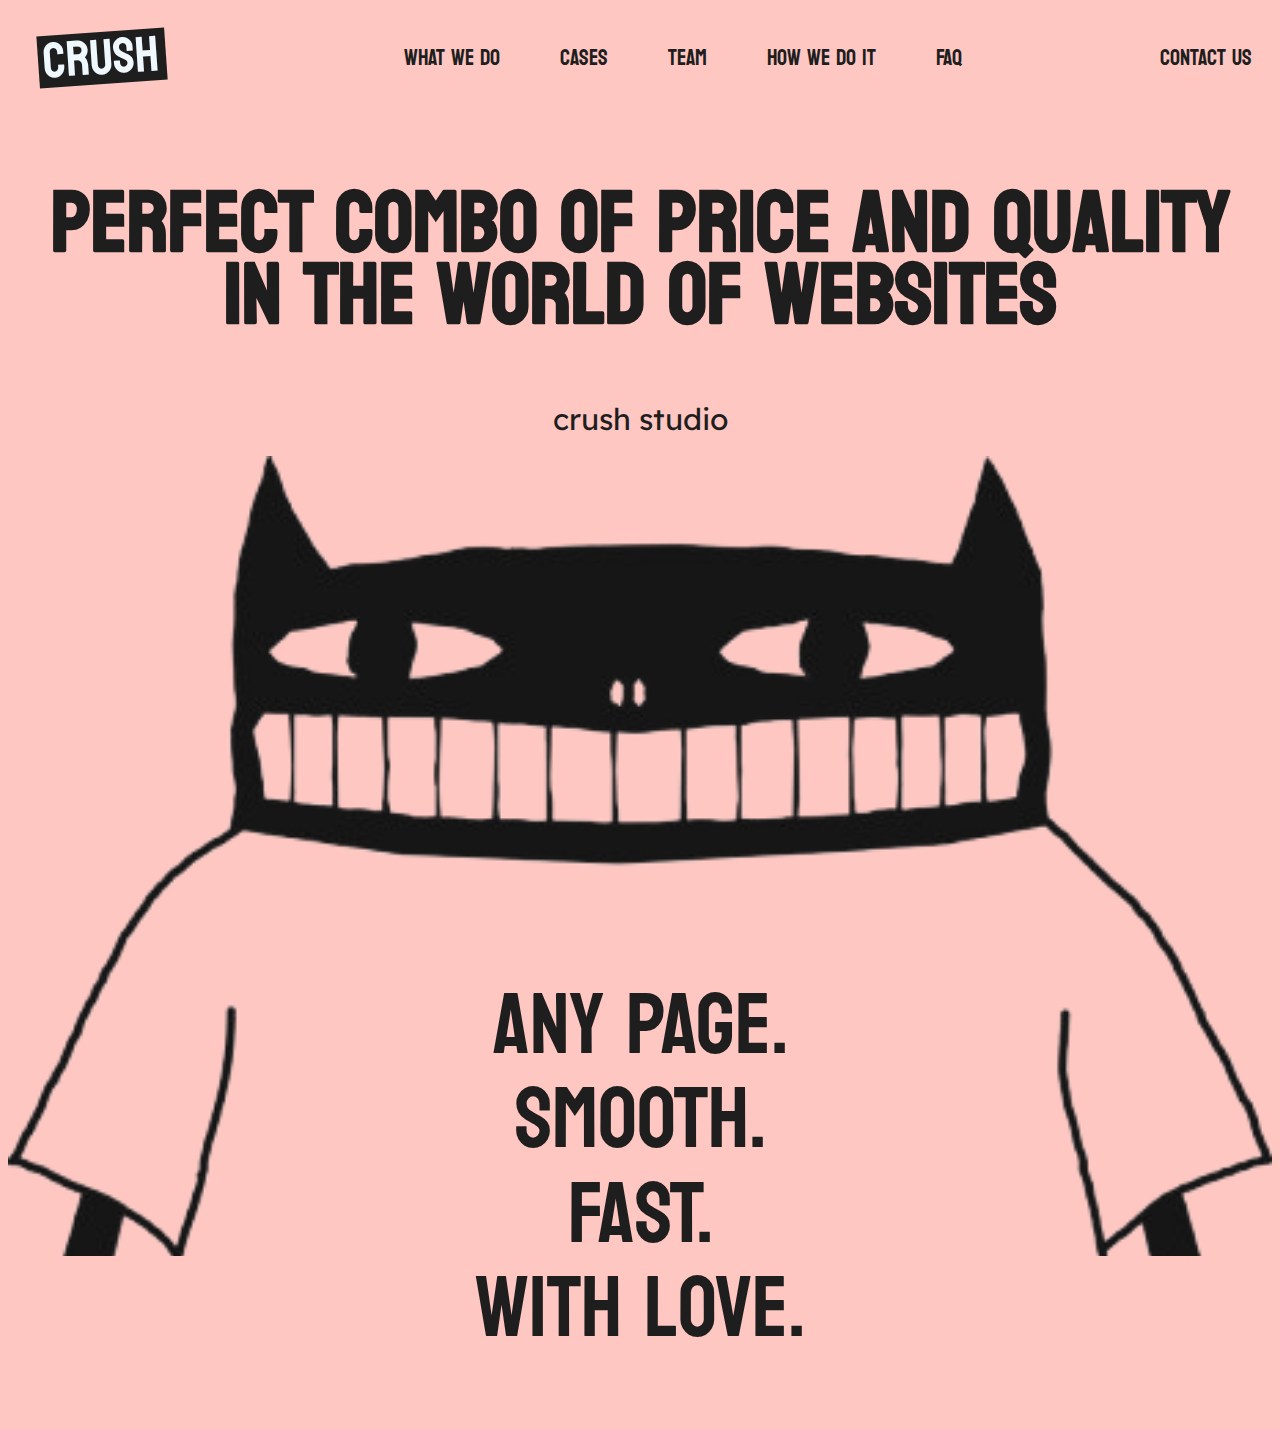
==== index.html @ 5a0241e6 "push" ====
<!DOCTYPE html>
<html lang="en">
<head>
    <meta charset="UTF-8">
    <meta name="viewport" content="width=device-width, initial-scale=1.0">
    <title>CRUSH!</title>
    <link rel="preconnect" href="https://fonts.googleapis.com">
<link rel="preconnect" href="https://fonts.gstatic.com" crossorigin>
<link href="https://fonts.googleapis.com/css2?family=Bahiana&display=swap" rel="stylesheet">
<link rel="preconnect" href="https://fonts.googleapis.com">
<link rel="preconnect" href="https://fonts.gstatic.com" crossorigin>
<link href="https://fonts.googleapis.com/css2?family=Bahiana&family=Koulen&display=swap" rel="stylesheet">
<link rel="preconnect" href="https://fonts.googleapis.com">
<link rel="preconnect" href="https://fonts.gstatic.com" crossorigin>
<link href="https://fonts.googleapis.com/css2?family=Lexend+Deca:wght@100..900&display=swap" rel="stylesheet">
<link rel="preconnect" href="https://fonts.googleapis.com">
<link rel="preconnect" href="https://fonts.gstatic.com" crossorigin>
<link href="https://fonts.googleapis.com/css2?family=Readex+Pro:wght@160..700&display=swap" rel="stylesheet">
<link rel="stylesheet" href="./style.css">
</head>
<body>
    
    <header class="header">
        <div class="header-wrap">
            <div class="header-swrap">
                <p class="header-title">CRUSH</p>
            </div>
            <ul class="header-list">
                <li class="header-list-item"><a href=""></a>WHAT WE DO</li>
                <li class="header-list-item"><a href=""></a>CASES</li>
                <li  class="header-list-item"><a href=""></a>TEAM</li>
                <li class="header-list-item"><a href=""></a>HOW WE DO IT</li>
                <li class="header-list-item"><a href=""></a>FAQ</li>
            </ul>
            <div class="header-contact">CONTACT US</div>
        </div>
    </header>
    
    <section class="landing">
        <div class="landing2">
        <div class="landing-main-wrap">
            <div class="landing-header-wrap">
          <h1 class="landing-main-header">perfect combo of price and quality</h1>
          <h1 class="landing-main-header">in the world of websites</h1>
        </div>
          <p class="landing-main-para">crush studio</p>
       </div>
    </div>

    <div class="cat">
        <div class="cat-ad">
        <p>ANY PAGE.</p>
        <p>SMOOTH.</p>
        <p>FAST.</p>
        <p>WITH LOVE.</p>
    </div>
    </div>
    </section>
    
    <section class="cases">
        <ul>
            <li>
                <img src="" alt="">
                <h1></h1>
                <p></p>
            </li>
            <li>
                <img src="" alt="">
                <h1></h1>
                <p></p>
            </li>
            <li>
                <img src="" alt="">
                <h1></h1>
                <p></p>
            </li>
            <li>
                <img src="" alt="">
                <h1></h1>
                <p></p>
            </li>
        </ul>
    </section>
    
    <footer></footer>
</body>
</html>
---- style.css ----
*{
    list-style: none;
}

html{
    background-color: #FFC7C2;
}

.header{
    margin-bottom: 80px;
}
    
.header-wrap{
    display: flex;
    justify-content: space-between;
max-height: 100px;
align-items: center;
padding-left: 0px;
padding-right: 20px;
line-height: 30%;
}

.header-title{
    font-family: Koulen;
    color: aliceblue;
    background-color: rgb(31, 30, 30);
    font-size: 50px;
    margin-top: 50px;
    margin-left: 30px;
    line-height: 99%;
    padding: 2px 7px 0px 5px;
    transform: rotate(-4deg);
}

.header-list{
    display: flex;
    justify-content: center;
    gap: 60px;
}

.header-list-item{
    font-family: Koulen;
    color: rgb(31, 30, 30);
    font-size: 22px;
}

.header-contact{
    font-family: Koulen;
    color: rgb(31, 30, 30);
    font-size: 22px;
}


.landing-main-header{
    font-family: Koulen;
    color: rgb(31, 30, 30);
    font-size: 60px;
}

.landing2{
    display: flex;
    justify-content: center;
}

.landing-main-wrap{
display: flex;
flex-direction: column;
}

.landing-header-wrap{
max-width:100%;
text-align: center;
}

/* change font size! */
.landing-main-header{
    font-family: Koulen;
    font-size: 86px;
    color: rgb(31, 30, 30);
    margin: 1px;
padding: 1px;
line-height: 80%;
}


.landing-main-para{
    font-family: Readex Pro;
    font-size: 30px;
    color: rgb(31, 30, 30);
 text-align: center;
 margin-top: 80px;
 line-height: 40%;
 padding-bottom: 1px;
    
font-weight: 800px;
}

.cat{
    background-image: url(./img/081CF1B1-7758-4CD1-AAA8-4482C2B745C4-removebg-preview.png);
    background-repeat: no-repeat;
    background-size: cover;
    width: 100%;
    height: 800px;
}

.cat-ad{
    font-family: Koulen;
    font-size: 86px;
    color: rgb(31, 30, 30);
line-height: 10%;
padding-top: 480px;
text-align: center;
}
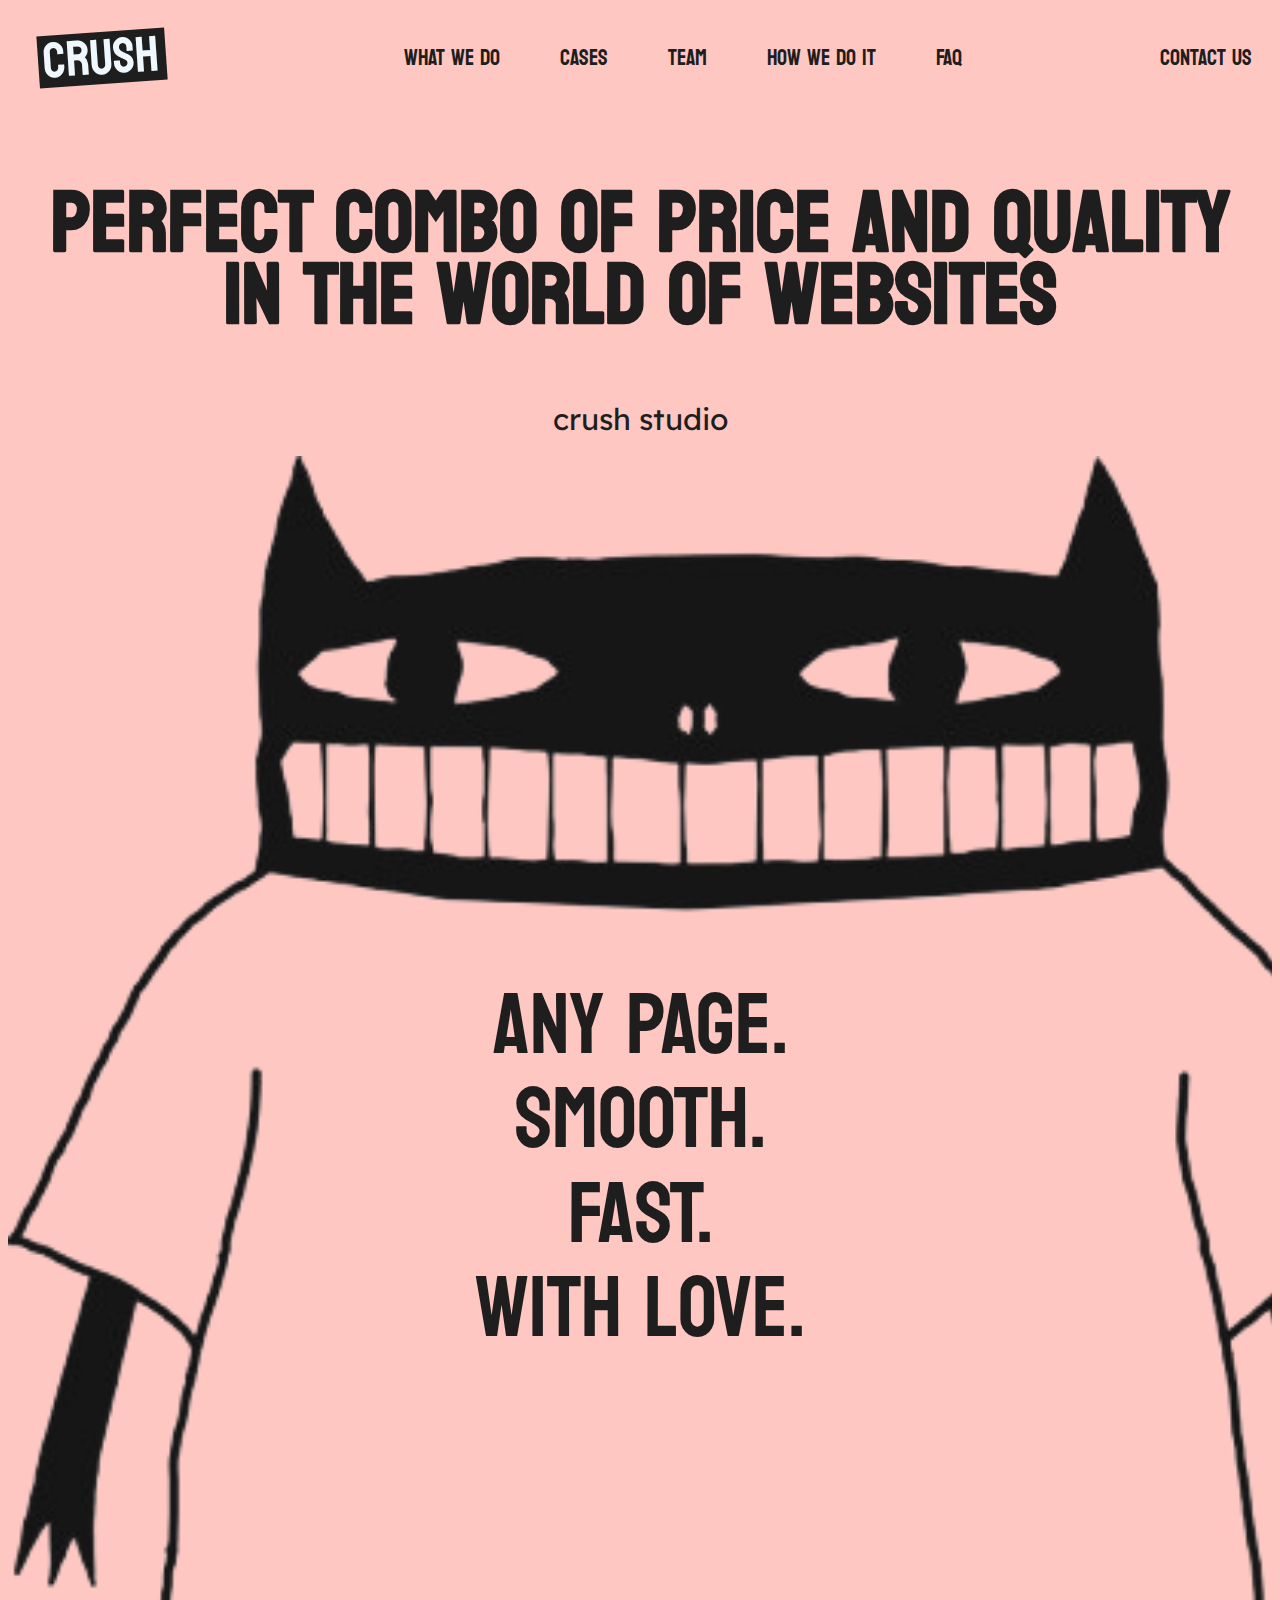
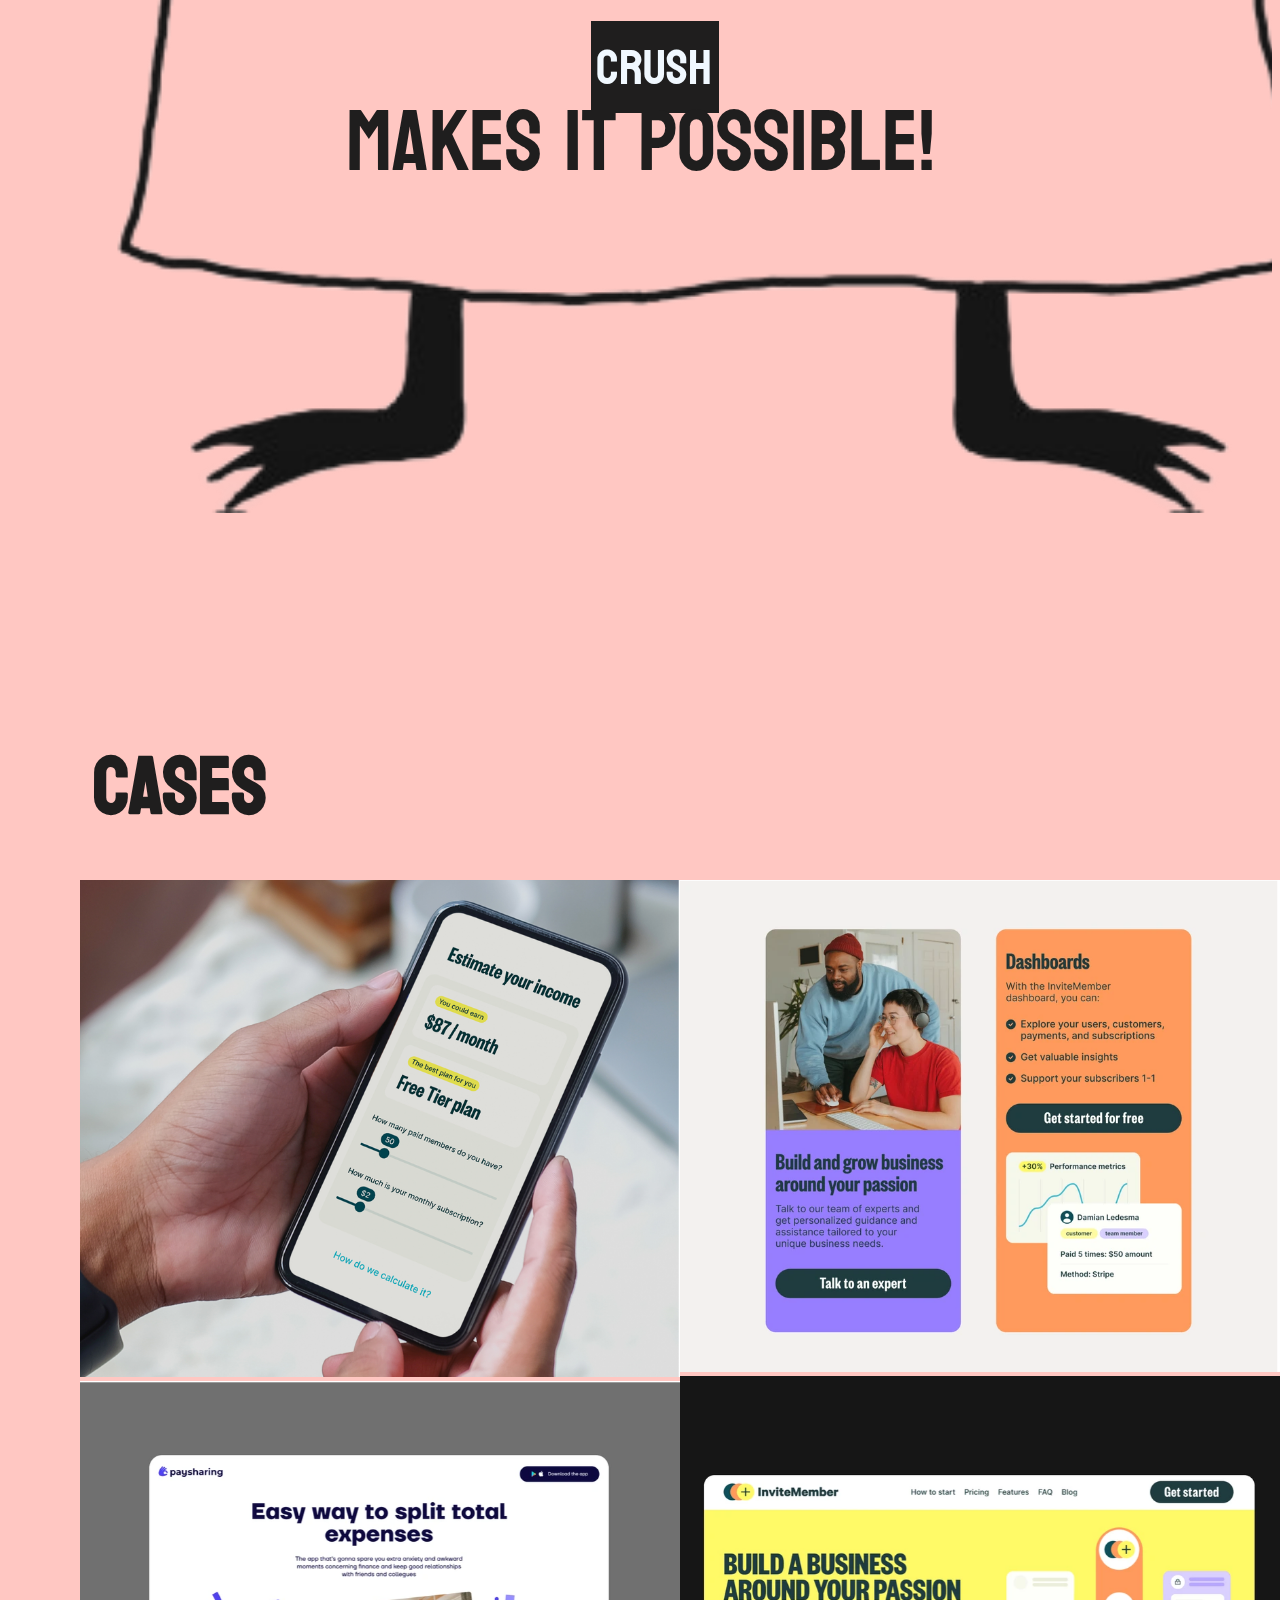
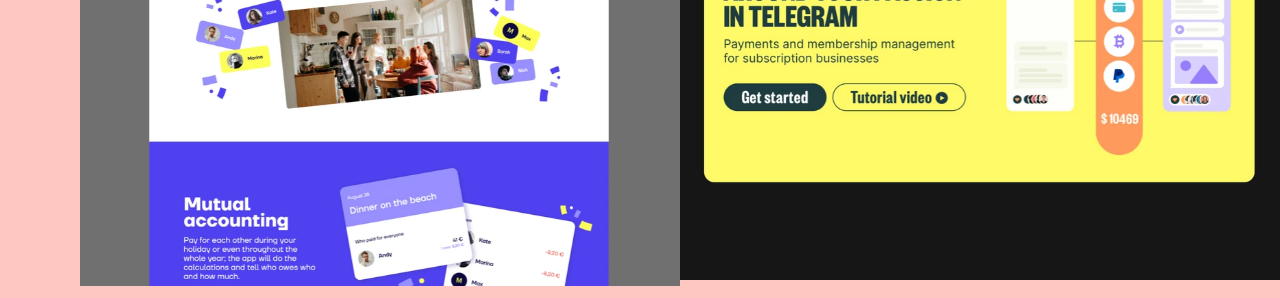
==== commit caa66f3b: "push" ====
--- a/index.html
+++ b/index.html
@@ -26,11 +26,11 @@
                 <p class="header-title">CRUSH</p>
             </div>
             <ul class="header-list">
-                <li class="header-list-item"><a href=""></a>WHAT WE DO</li>
-                <li class="header-list-item"><a href=""></a>CASES</li>
-                <li  class="header-list-item"><a href=""></a>TEAM</li>
-                <li class="header-list-item"><a href=""></a>HOW WE DO IT</li>
-                <li class="header-list-item"><a href=""></a>FAQ</li>
+                <li class="header-list-item"><a href="#cat"></a>WHAT WE DO</li>
+                <li class="header-list-item"><a href="#cases"></a>CASES</li>
+                <li  class="header-list-item"><a href="./team.html"></a>TEAM</li>
+                <li class="header-list-item"><a href="./technique.html"></a>HOW WE DO IT</li>
+                <li class="header-list-item"><a href="./faq.html"></a>FAQ</li>
             </ul>
             <div class="header-contact">CONTACT US</div>
         </div>
@@ -47,39 +47,29 @@
        </div>
     </div>
 
-    <div class="cat">
+    <div class="cat" id="cat">
         <div class="cat-ad">
         <p>ANY PAGE.</p>
         <p>SMOOTH.</p>
         <p>FAST.</p>
         <p>WITH LOVE.</p>
     </div>
+    <p class="cat-last"><span class="cat-last-green">CRUSH</span><br>MAKES IT POSSIBLE!</p>
     </div>
     </section>
     
-    <section class="cases">
-        <ul>
-            <li>
-                <img src="" alt="">
-                <h1></h1>
-                <p></p>
-            </li>
-            <li>
-                <img src="" alt="">
-                <h1></h1>
-                <p></p>
-            </li>
-            <li>
-                <img src="" alt="">
-                <h1></h1>
-                <p></p>
-            </li>
-            <li>
-                <img src="" alt="">
-                <h1></h1>
-                <p></p>
-            </li>
-        </ul>
+    <section class="cases" id="cases">
+        <h1 class="cases-header">CASES</h1>
+        <div class="cases-columns">
+       <div class="cases-column-one">
+          <img src="./img/A1F96965-39CD-4161-B5EF-C9F6834E8306.png" alt="" class="cases-item">
+          <img src="./img/83657D91-EA3F-49E2-A27B-AFB950F48301.png" alt="" class="cases-item">
+        </div>
+        <div class="cases-column-two">
+           <img src="./img/D896B2DF-392E-47A5-9034-08394A8EB150.png" alt="" class="cases-item">
+           <img src="./img/998DF742-0675-437E-A69A-F73B5386CD6F.png" alt="" class="cases-item">
+        </div>
+    </div>
     </section>
     
     <footer></footer>
--- a/style.css
+++ b/style.css
@@ -4,6 +4,7 @@
 
 html{
     background-color: #FFC7C2;
+    scroll-behavior: smooth;
 }
 
 .header{
@@ -30,6 +31,10 @@
     line-height: 99%;
     padding: 2px 7px 0px 5px;
     transform: rotate(-4deg);
+}
+
+.header-title:hover{
+    background-color: #69EC3B;
 }
 
 .header-list{
@@ -91,8 +96,7 @@
  margin-top: 80px;
  line-height: 40%;
  padding-bottom: 1px;
-    
-font-weight: 800px;
+    font-weight: 800px;
 }
 
 .cat{
@@ -101,6 +105,7 @@
     background-size: cover;
     width: 100%;
     height: 800px;
+    padding-bottom: 857px;
 }
 
 .cat-ad{
@@ -110,4 +115,50 @@
 line-height: 10%;
 padding-top: 480px;
 text-align: center;
-}+}
+
+.cat-last{
+    font-family: Koulen;
+    font-size: 86px;
+    color: rgb(31, 30, 30);
+    line-height: 100%;
+padding-top: 100px;
+text-align: center;
+    margin-top: 200px;
+}
+
+.cat-last-green{
+    font-family: Koulen;
+    color: aliceblue;
+    background-color: rgb(31, 30, 30);
+    font-size: 50px;
+    margin-top: 50px;
+    margin-left: 30px;
+    line-height: 10%;
+    margin-bottom: 20px;
+    padding: 2px 7px 0px 5px;
+}
+
+.cases-header{
+    font-family: Koulen;
+    color: aliceblue;
+    font-size: 80px;
+    margin-top: 200px;
+    margin-left: 80px;
+   color: rgb(31, 30, 30);
+    margin-bottom: 20px;
+    padding: 2px 7px 0px 5px;
+}
+
+.cases-item{
+    width: 600px;
+}
+
+.cases-columns{
+    display: flex;
+    justify-content: center;
+    margin-left: 80px;
+}
+
+
+
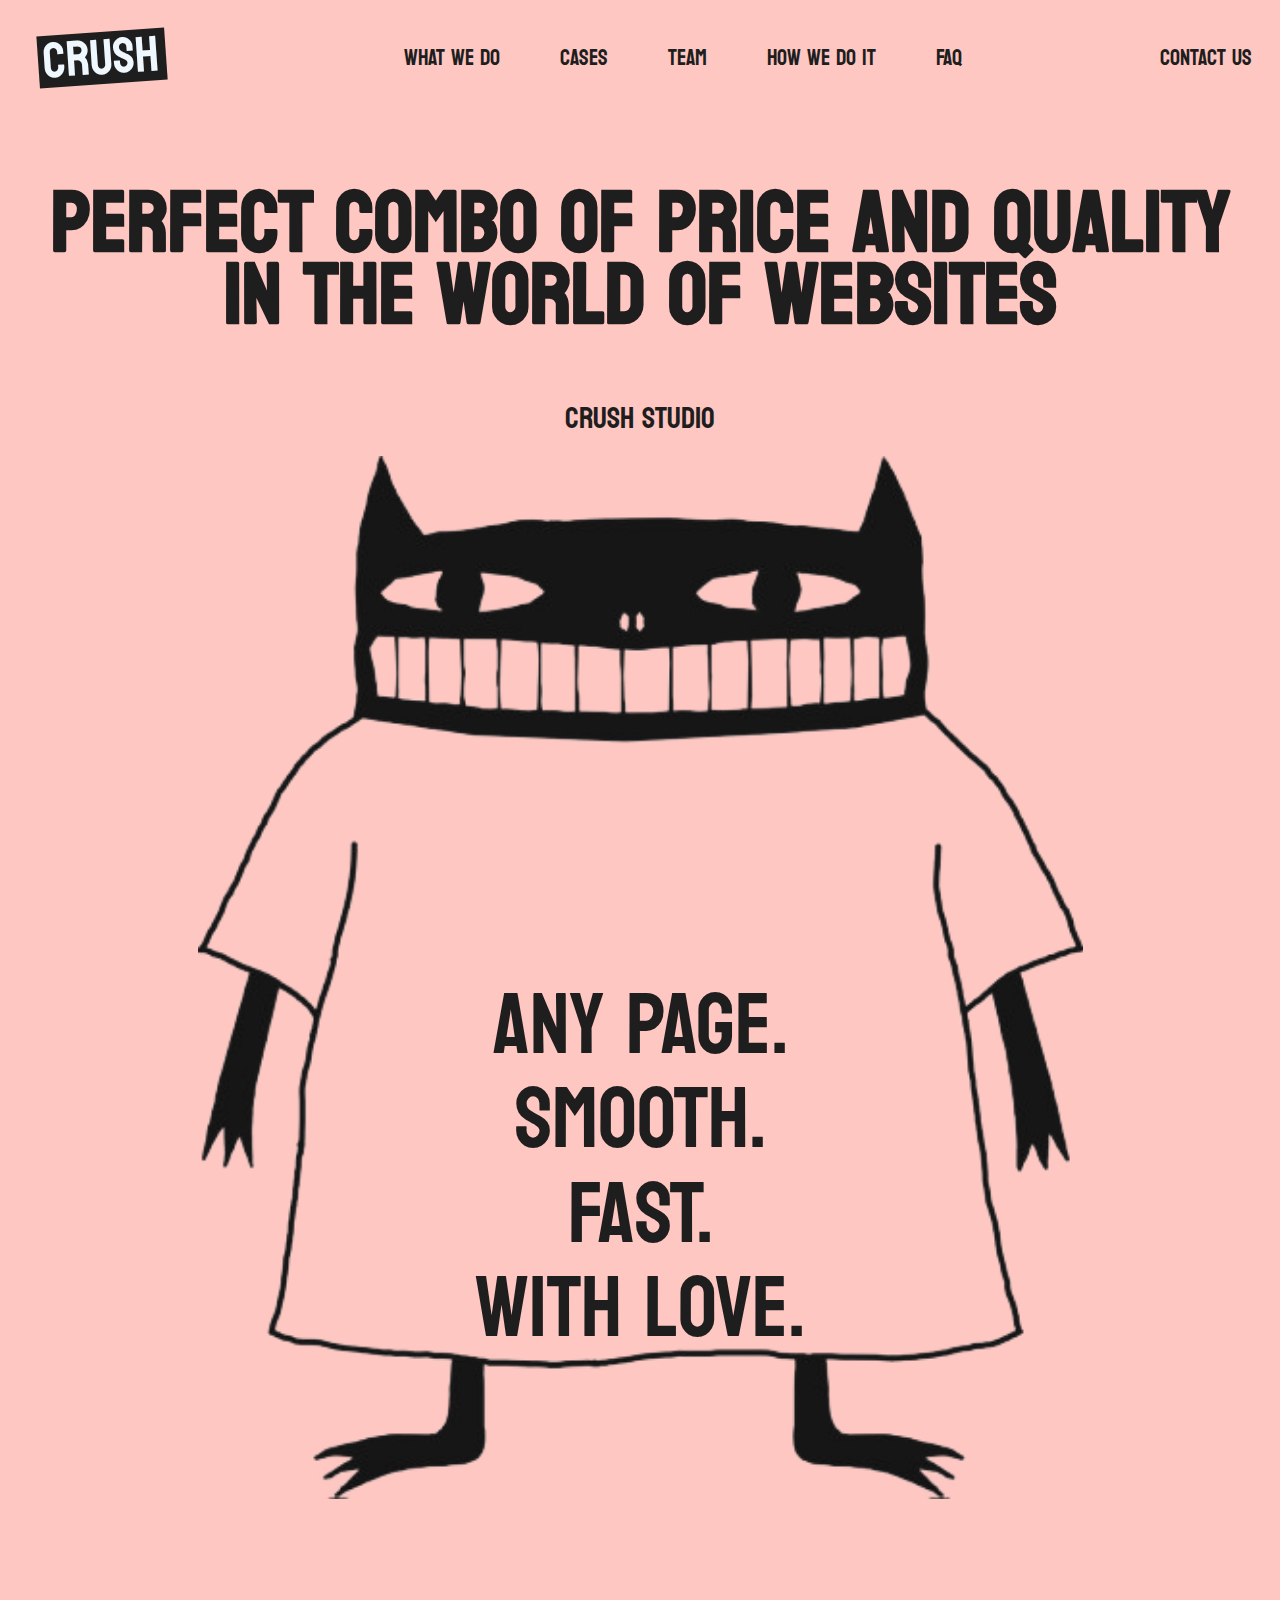
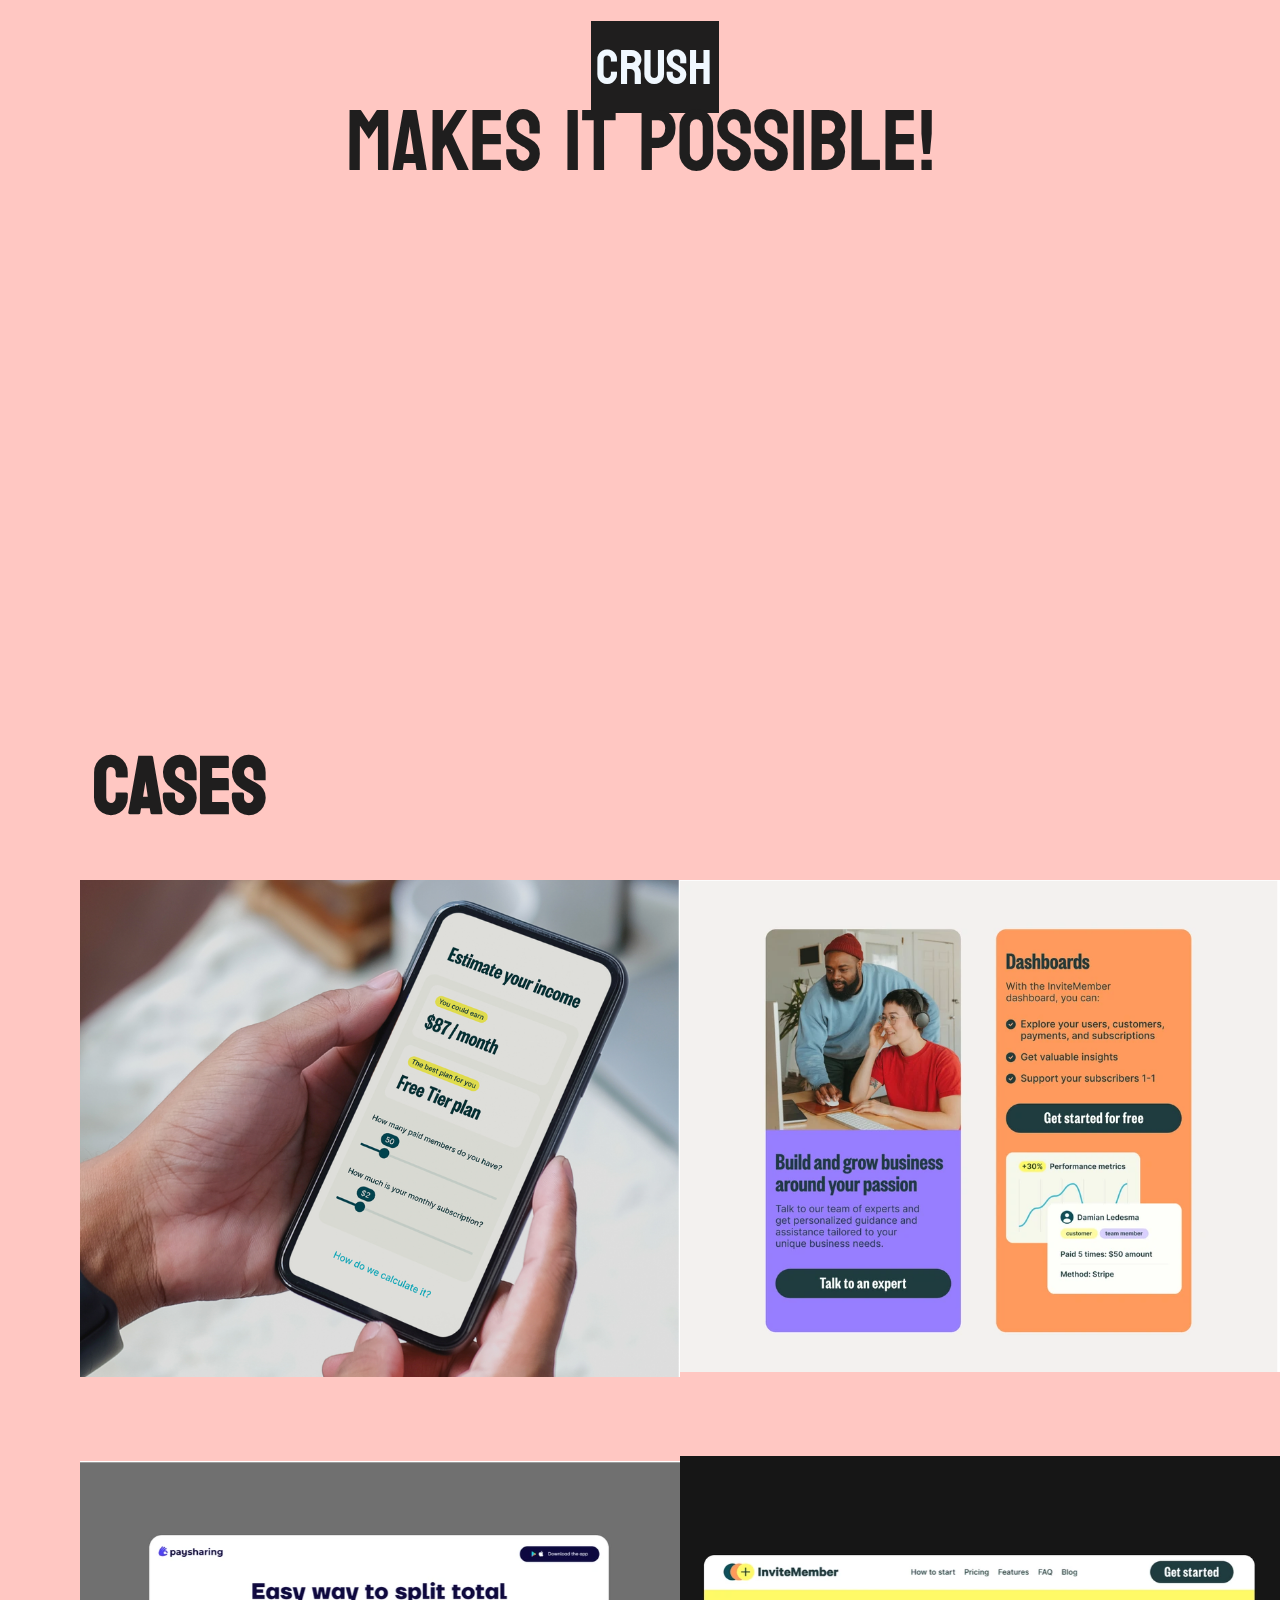
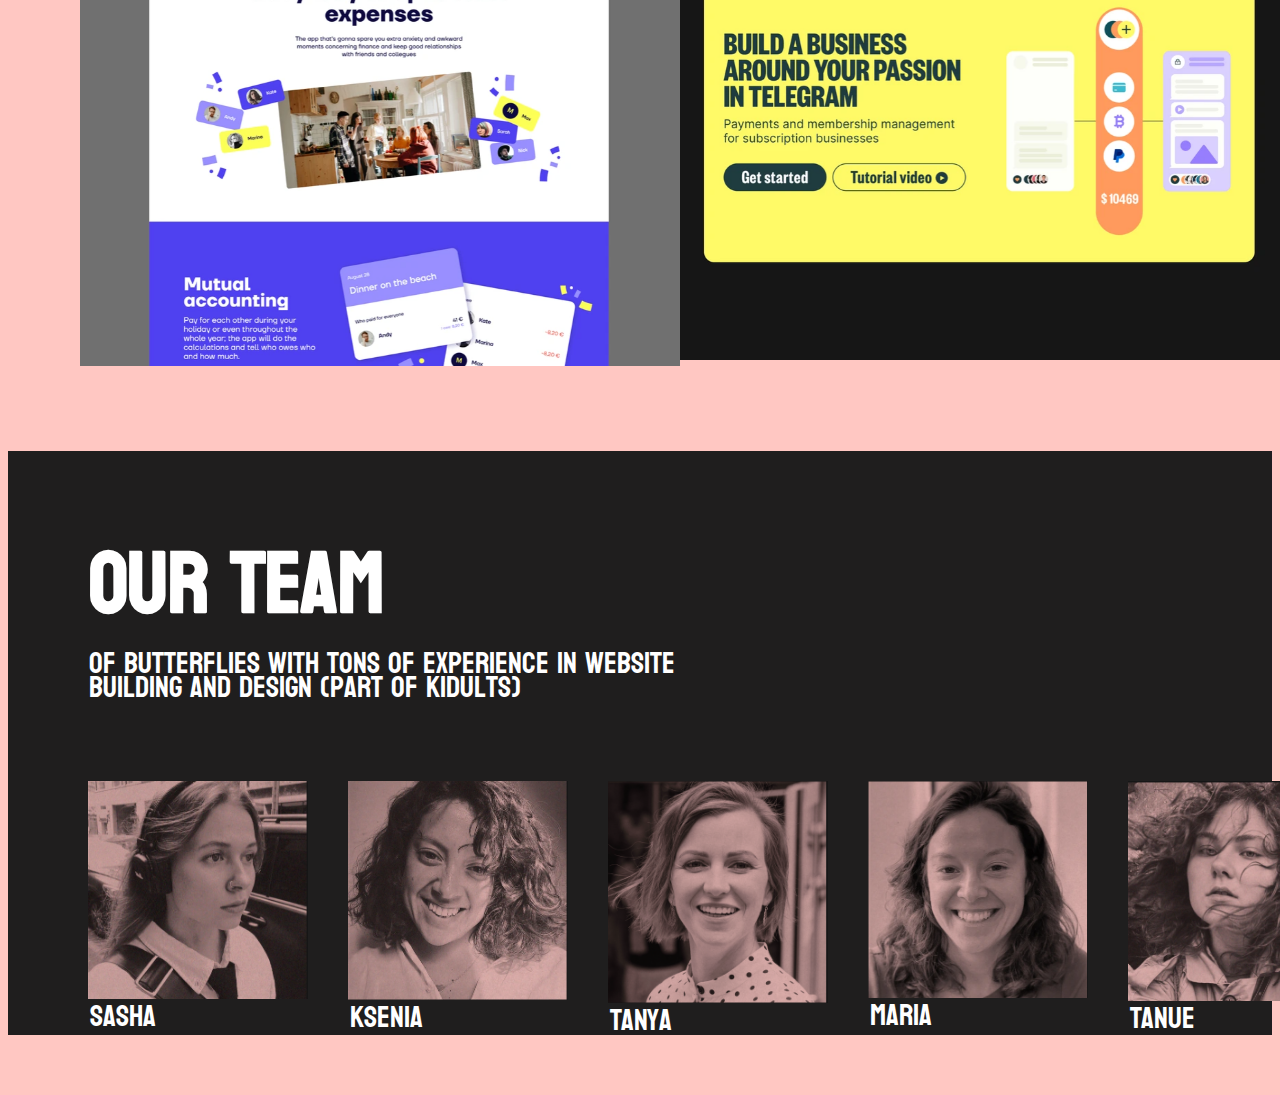
==== commit a65a1769: "push" ====
--- a/index.html
+++ b/index.html
@@ -17,6 +17,9 @@
 <link rel="preconnect" href="https://fonts.gstatic.com" crossorigin>
 <link href="https://fonts.googleapis.com/css2?family=Readex+Pro:wght@160..700&display=swap" rel="stylesheet">
 <link rel="stylesheet" href="./style.css">
+<link rel="stylesheet" href="./team.html">
+<link rel="stylesheet" href="./technique.html">
+<link rel="stylesheet" href="./faq.html">
 </head>
 <body>
     
@@ -71,6 +74,33 @@
         </div>
     </div>
     </section>
+
+    <section class="team">
+        <h1 class="team-header">OUR TEAM</h1>
+        <p class="team-para">of butterflies with tons of experience in website building and design (part of kidults)</p>
+        <ul class="team-list">
+            <li class="team-list-item">
+                <img src="./img/team/3C890950-0916-459E-AC13-DCFE60FC5358.png" alt="" class="team-list-img">
+                <p class="team-list-para">Sasha</p>
+            </li>
+            <li class="team-list-item">
+                <img src="./img/team/630CFCF9-1A27-4BF8-A925-8420B2B9D242.png" alt="" class="team-list-img">
+                <p class="team-list-para">Ksenia</p>
+            </li>
+            <li class="team-list-item">
+                <img src="./img/team/74CF51D6-41A4-4FA7-B874-173578E52107.png" alt="" class="team-list-img">
+                <p class="team-list-para">Tanya</p>
+            </li>
+            <li class="team-list-item">
+                <img src="./img/team/AD458F0A-619A-4272-ADD9-BE3FDD993C77.png" alt="" class="team-list-img">
+                <p class="team-list-para">Maria</p>
+            </li>
+            <li class="team-list-item">
+                <img src="./img/team/F0782E6C-B398-4E55-AA27-BBE5B19C5723.png" alt="" class="team-list-img">
+                <p class="team-list-para">Tanue</p>
+            </li>
+        </ul>
+    </section>
     
     <footer></footer>
 </body>
--- a/style.css
+++ b/style.css
@@ -89,7 +89,7 @@
 
 
 .landing-main-para{
-    font-family: Readex Pro;
+    font-family: Koulen;
     font-size: 30px;
     color: rgb(31, 30, 30);
  text-align: center;
@@ -102,7 +102,9 @@
 .cat{
     background-image: url(./img/081CF1B1-7758-4CD1-AAA8-4482C2B745C4-removebg-preview.png);
     background-repeat: no-repeat;
-    background-size: cover;
+    background-size: 70%;
+    background-position-x: center;
+    background-position-y: top;
     width: 100%;
     height: 800px;
     padding-bottom: 857px;
@@ -152,6 +154,7 @@
 
 .cases-item{
     width: 600px;
+    margin-bottom: 80px;
 }
 
 .cases-columns{
@@ -160,5 +163,54 @@
     margin-left: 80px;
 }
 
-
-
+.team{
+    background-color: rgb(31, 30, 30);
+    margin-bottom: 60px;
+}
+
+.team-header{
+    font-family: Koulen;
+    font-size: 86px;
+    color: white;
+    margin: 1px;
+padding: 1px;
+line-height: 80%;
+padding-top: 100px;
+padding-bottom: 30px;
+margin-left: 80px;
+}
+
+.team-para{
+    font-family: Koulen;
+    font-size: 30px;
+    color: white;
+    margin: 1px;
+padding: 1px;
+line-height: 80%;
+margin-left: 80px;
+width: 600px;
+}
+
+.team-list{
+    margin-left: 40px;
+    width: 1260px;
+    display: flex;
+    justify-content: space-between;
+margin-top: 80px;
+}
+
+.team-list-img{
+    width: 220px;
+}
+
+.team-list-para{
+    font-family: Koulen;
+    font-size: 30px;
+    color: white;
+    margin: 1px;
+padding: 1px;
+line-height: 80%;
+}
+
+
+
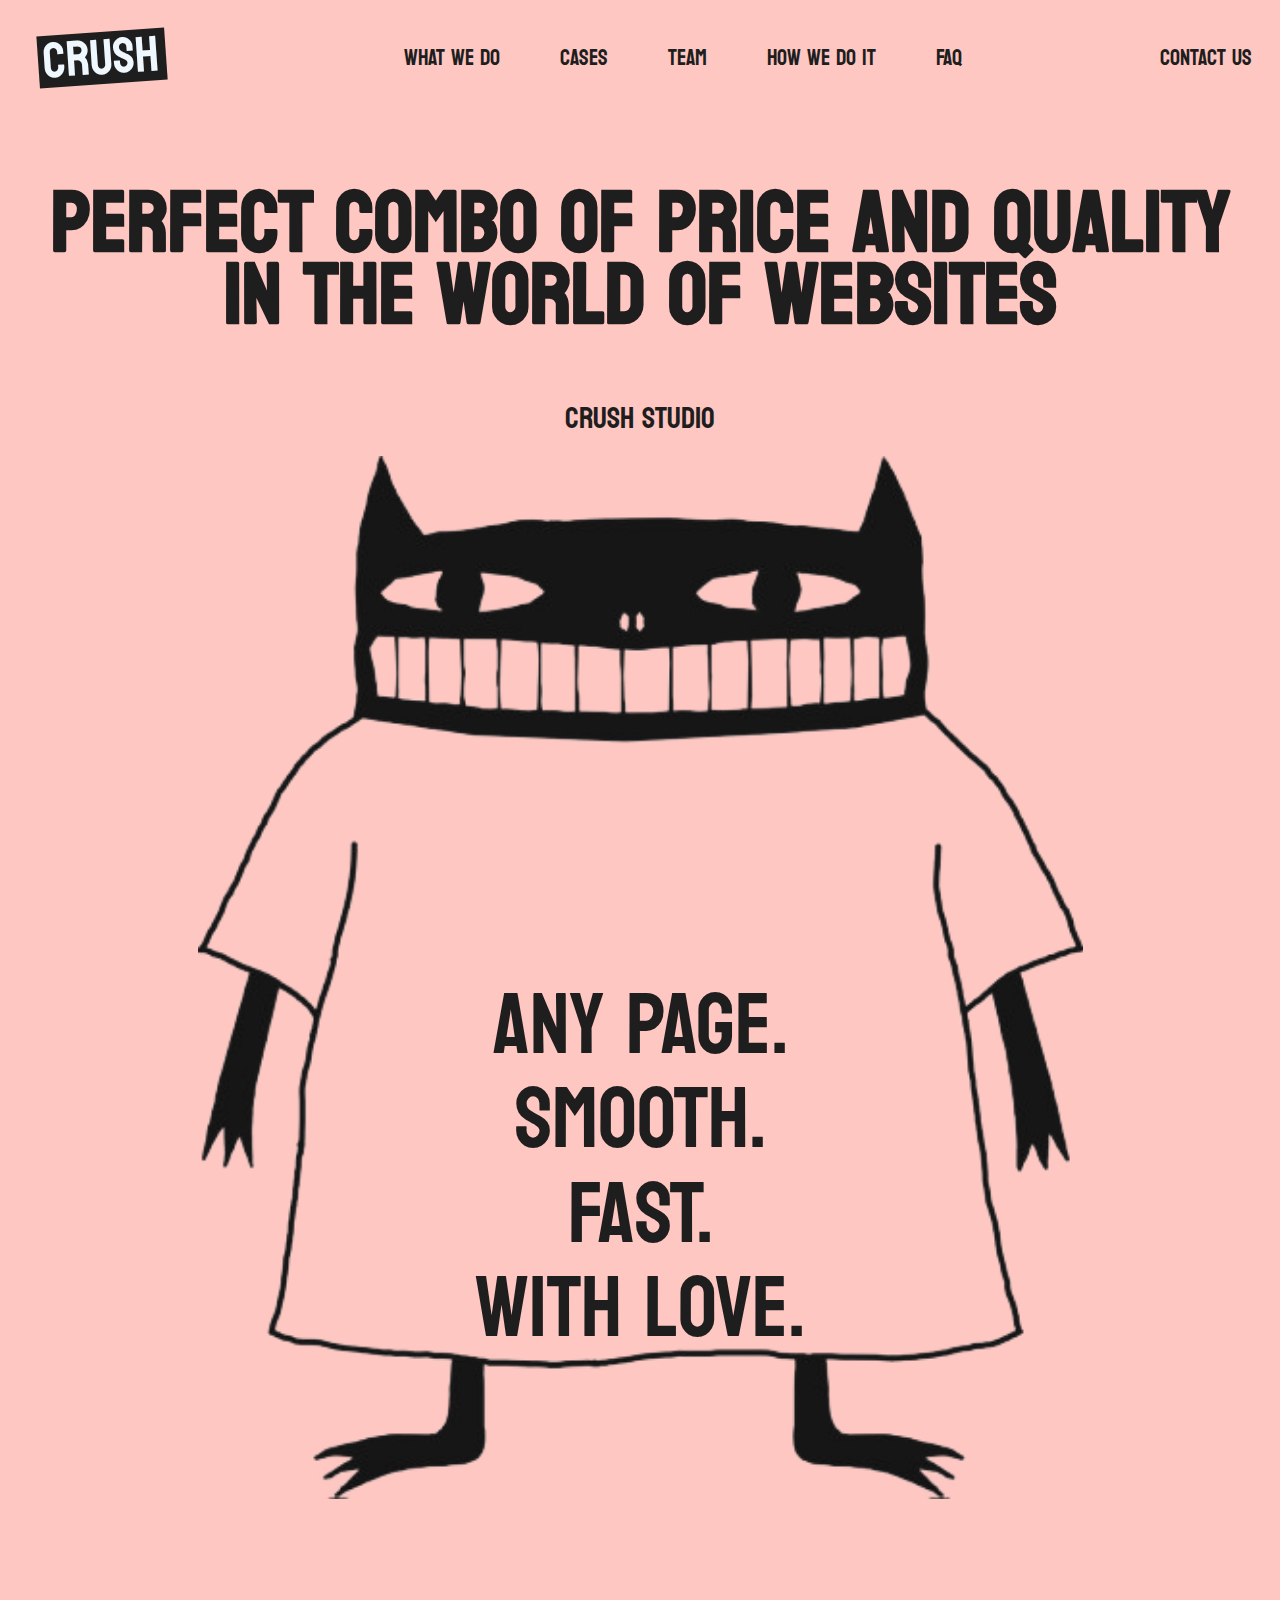
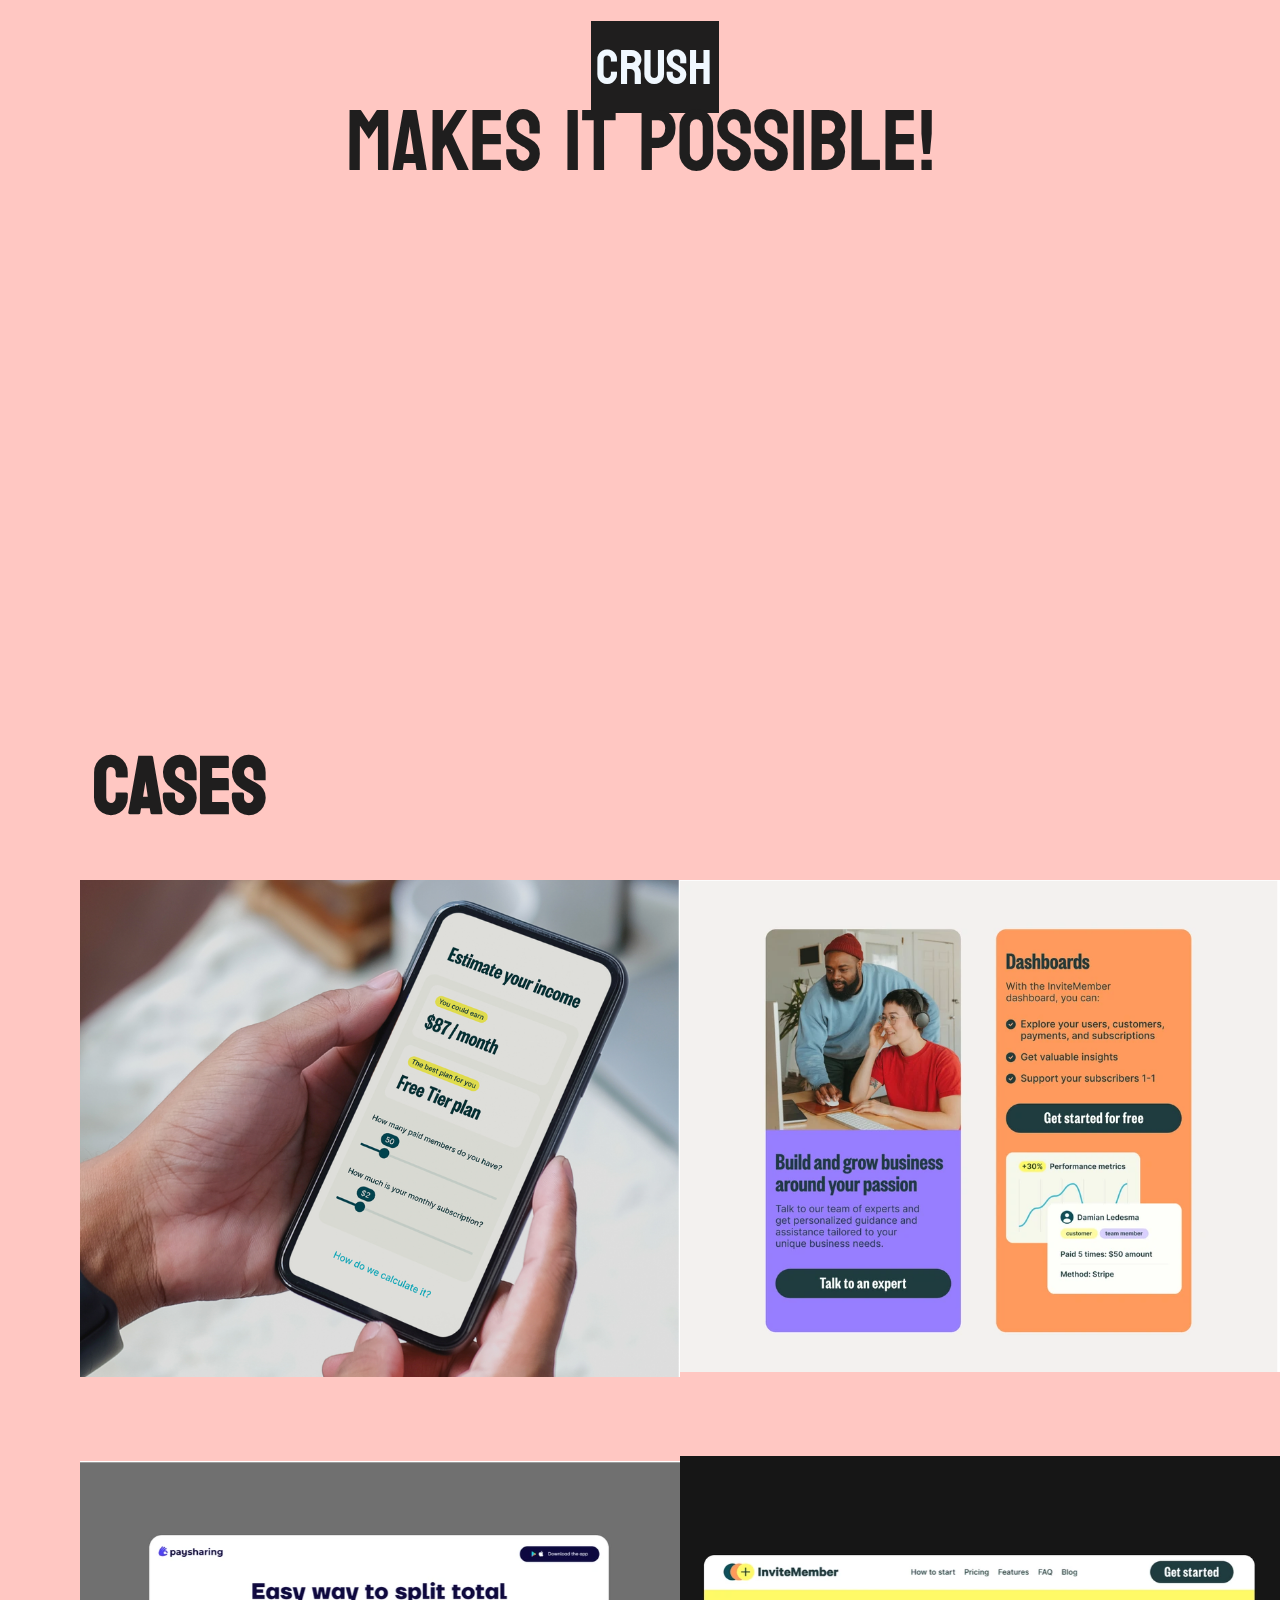
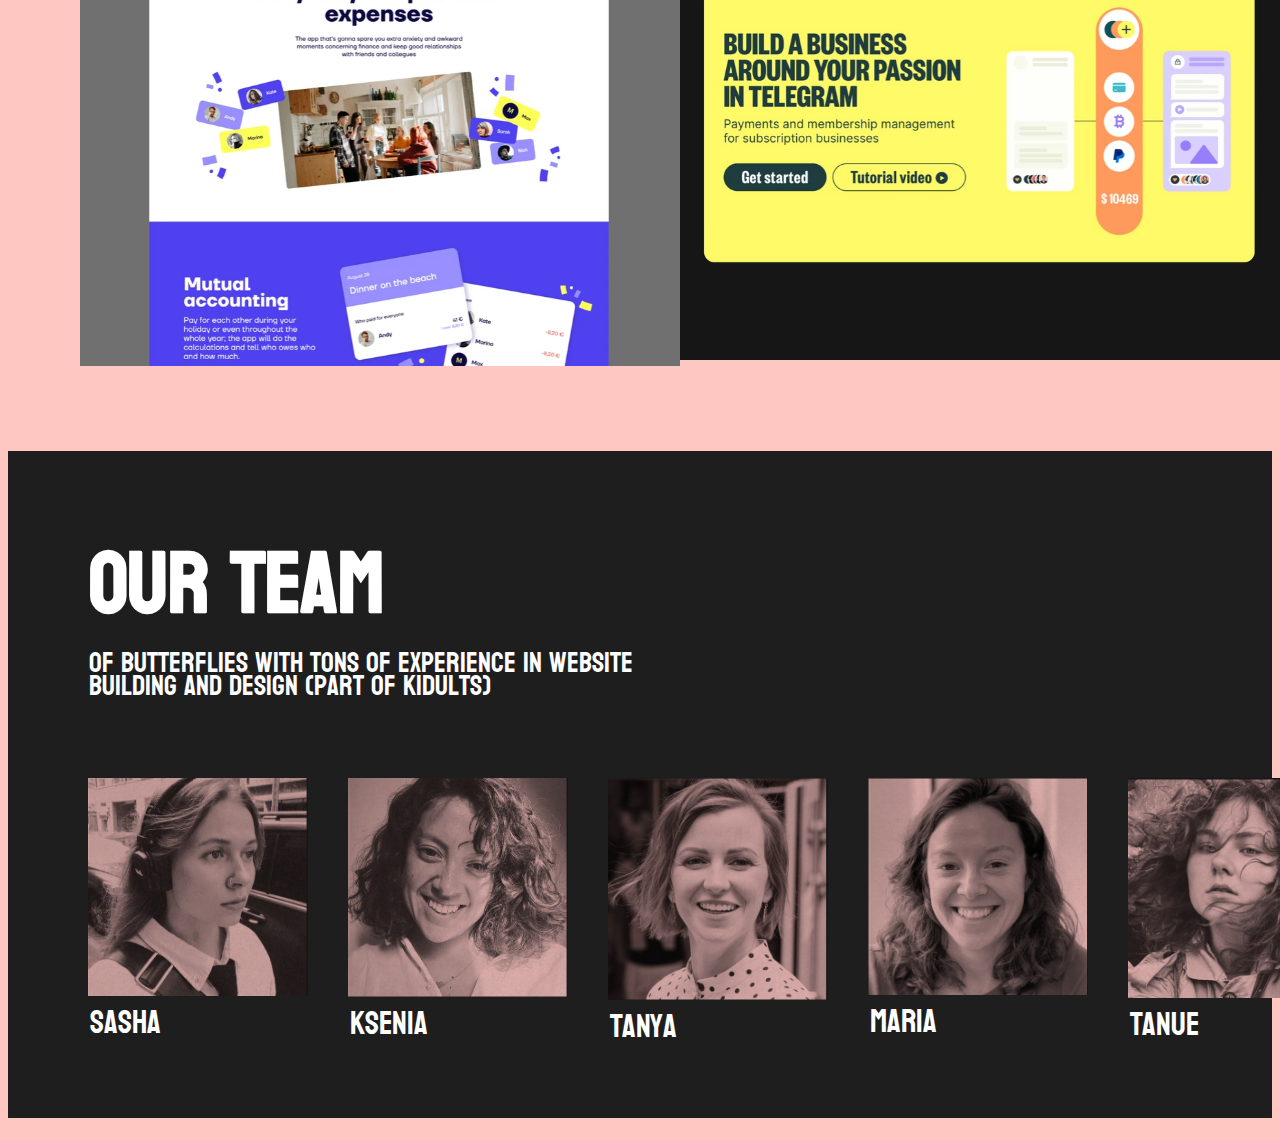
==== commit 05705373: "push" ====
--- a/index.html
+++ b/index.html
@@ -101,6 +101,11 @@
             </li>
         </ul>
     </section>
+
+    <section>
+        <h1></h1>
+        <p></p>
+    </section>
     
     <footer></footer>
 </body>
--- a/style.css
+++ b/style.css
@@ -165,7 +165,7 @@
 
 .team{
     background-color: rgb(31, 30, 30);
-    margin-bottom: 60px;
+    padding-bottom: 60px;
 }
 
 .team-header{
@@ -182,7 +182,7 @@
 
 .team-para{
     font-family: Koulen;
-    font-size: 30px;
+    font-size: 28px;
     color: white;
     margin: 1px;
 padding: 1px;
@@ -205,12 +205,13 @@
 
 .team-list-para{
     font-family: Koulen;
-    font-size: 30px;
+    font-size: 32px;
     color: white;
     margin: 1px;
 padding: 1px;
 line-height: 80%;
-}
-
-
-
+padding-top: 10px;
+}
+
+
+
